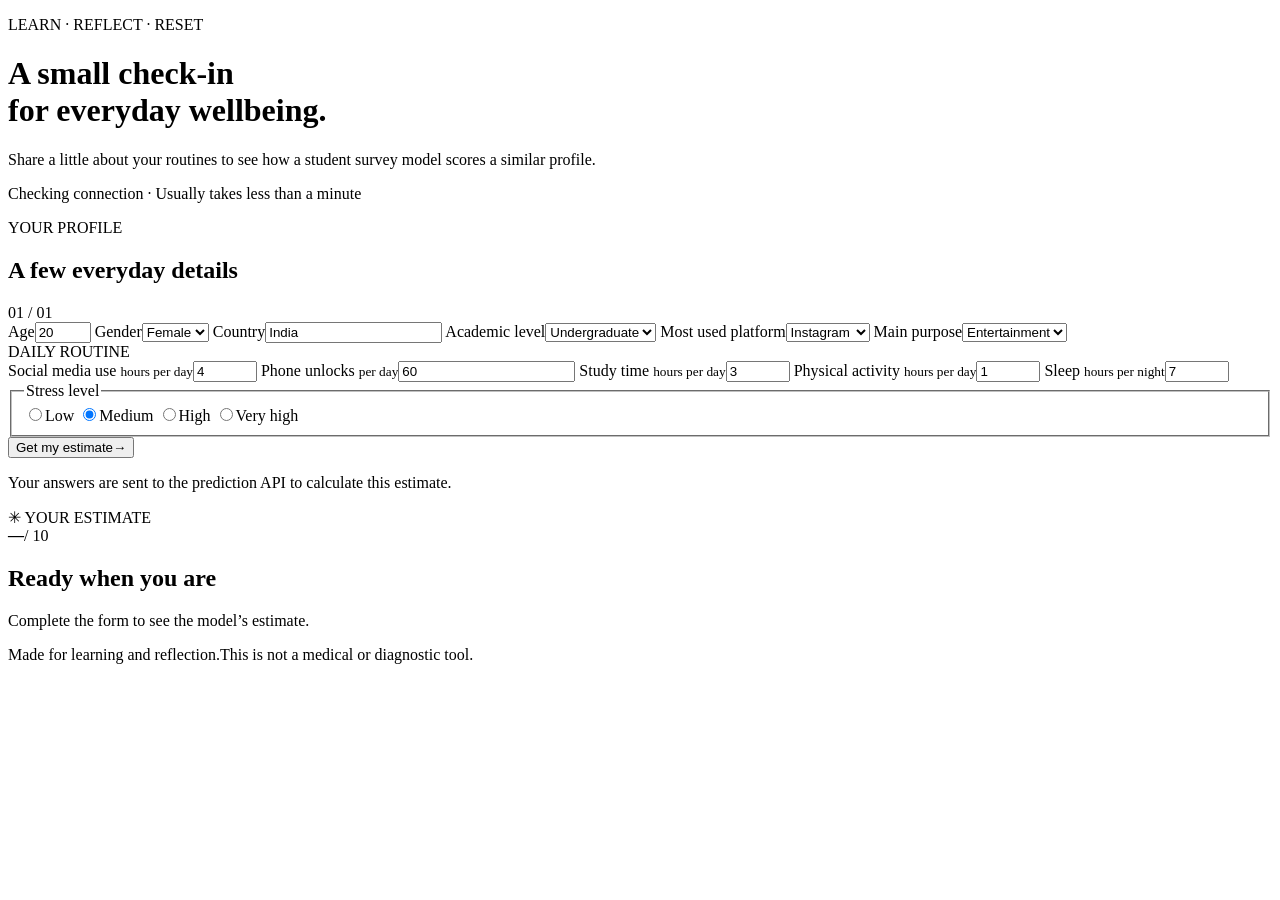
==== index.html @ b5cca3f1 "Add predictor page This HTML file serves as a form for estimating student mental health scores based" ====
<!doctype html>
<html lang="en">
<head>
  <meta charset="utf-8">
  <meta name="viewport" content="width=device-width, initial-scale=1">
  <meta name="theme-color" content="#090807">
  <meta name="description" content="An educational student wellbeing score estimate based on lifestyle and daily habits.">
  <title>Student Mental Health Score Predictor</title>
  <link rel="stylesheet" href="style.css">
  <script src="script.js" defer></script>
</head>
<body>
  <main class="shell">
    <header class="hero">
      <p class="eyebrow">LEARN · REFLECT · RESET</p>
      <h1>A small check-in<br>for <span>everyday wellbeing.</span></h1>
      <p class="intro">Share a little about your routines to see how a student survey model scores a similar profile.</p>
      <div class="hero-meta">
        <span class="status-dot" aria-hidden="true"></span>
        <span id="api-status" role="status" aria-live="polite">Checking connection</span>
        <span class="meta-divider" aria-hidden="true">·</span>
        <span>Usually takes less than a minute</span>
      </div>
    </header>

    <section class="panel" aria-labelledby="form-title">
      <div class="panel-heading">
        <div><p class="section-kicker">YOUR PROFILE</p><h2 id="form-title">A few everyday details</h2></div>
        <span class="step">01 <span>/ 01</span></span>
      </div>
      <form id="predict-form">
        <div class="form-grid">
          <label class="field"><span>Age</span><input name="age" type="number" min="10" max="100" value="20" required></label>
          <label class="field"><span>Gender</span><select name="gender" required><option>Female</option><option>Male</option></select></label>
          <label class="field"><span>Country</span><input name="country" type="text" value="India" required></label>
          <label class="field"><span>Academic level</span><select name="academic_level" required><option>High School</option><option selected>Undergraduate</option><option>Graduate</option></select></label>
          <label class="field"><span>Most used platform</span><select name="most_used_platform" required><option>Instagram</option><option>TikTok</option><option>YouTube</option><option>WhatsApp</option><option>Facebook</option><option>Snapchat</option><option>Twitter</option><option>LinkedIn</option><option>LINE</option><option>KakaoTalk</option><option>VKontakte</option><option>WeChat</option></select></label>
          <label class="field"><span>Main purpose</span><select name="purpose_of_use" required><option>Entertainment</option><option>Education</option><option>Networking</option><option>News</option></select></label>
        </div>
        <div class="section-rule"><span>DAILY ROUTINE</span></div>
        <div class="form-grid">
          <label class="field"><span>Social media use <small>hours per day</small></span><input name="avg_daily_usage_hours" type="number" min="0" max="24" step="0.5" value="4" required></label>
          <label class="field"><span>Phone unlocks <small>per day</small></span><input name="daily_unlocks" type="number" min="0" step="1" value="60" required></label>
          <label class="field"><span>Study time <small>hours per day</small></span><input name="study_hours" type="number" min="0" max="24" step="0.5" value="3" required></label>
          <label class="field"><span>Physical activity <small>hours per day</small></span><input name="physical_activity_hours" type="number" min="0" max="24" step="0.5" value="1" required></label>
          <label class="field"><span>Sleep <small>hours per night</small></span><input name="sleep_hours_per_night" type="number" min="0" max="24" step="0.5" value="7" required></label>
          <fieldset class="field stress-field"><legend>Stress level</legend><div class="choices">
            <label><input type="radio" name="stress_level" value="Low"><span>Low</span></label>
            <label><input type="radio" name="stress_level" value="Medium" checked><span>Medium</span></label>
            <label><input type="radio" name="stress_level" value="High"><span>High</span></label>
            <label><input type="radio" name="stress_level" value="Very High"><span>Very high</span></label>
          </div></fieldset>
        </div>
        <div id="message" class="message" role="alert" hidden></div>
        <div class="actions"><button class="submit" id="submit" type="submit"><span>Get my estimate</span><span aria-hidden="true">→</span></button><p class="privacy-note">Your answers are sent to the prediction API to calculate this estimate.</p></div>
      </form>
    </section>
    <section class="result-card" id="result" aria-live="polite" aria-labelledby="result-title">
      <div class="result-label"><span class="result-mark" aria-hidden="true">✳</span> YOUR ESTIMATE</div>
      <div class="score-row"><strong id="score">—</strong><span>/ 10</span></div>
      <h2 id="result-title">Ready when you are</h2>
      <p id="result-copy">Complete the form to see the model’s estimate.</p>
    </section>
    <footer><span>Made for learning and reflection.</span><span>This is not a medical or diagnostic tool.</span></footer>
  </main>
</body>
</html>
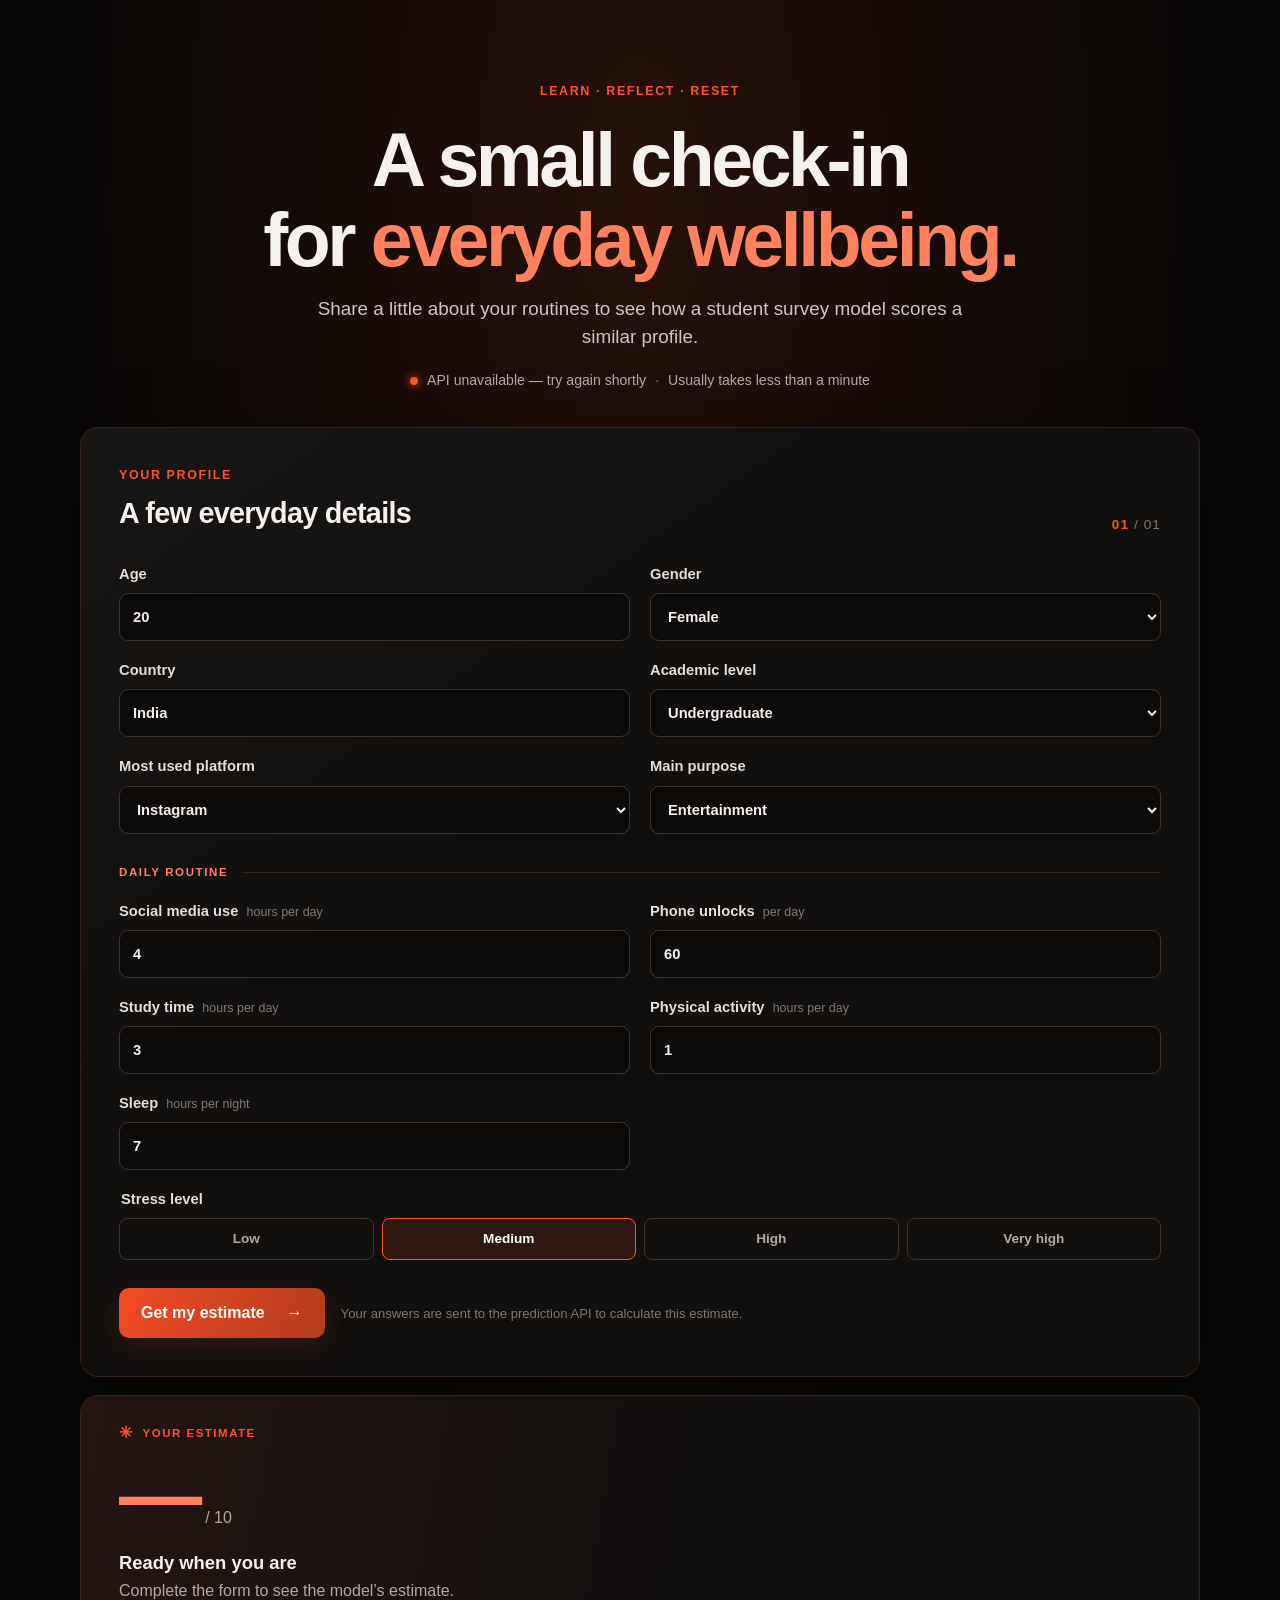
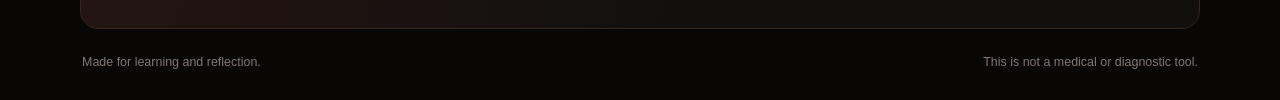
==== commit e5f5f496: "Add demo support prompt for lower estimates Added a support prompt for low score estimates with a li" ====
--- a/index.html
+++ b/index.html
@@ -60,6 +60,12 @@
       <div class="score-row"><strong id="score">—</strong><span>/ 10</span></div>
       <h2 id="result-title">Ready when you are</h2>
       <p id="result-copy">Complete the form to see the model’s estimate.</p>
+      <div class="support-prompt" id="low-score-support" hidden>
+        <p class="section-kicker">A PROJECT DEMO</p>
+        <h3>It can help to talk to someone.</h3>
+        <p>An estimate below 6 cannot tell how you’re feeling or what support you need. If you’ve been feeling alone, consider reaching out to someone you trust. This sample package is only a project demo.</p>
+        <a class="support-link" href="support.html">View the demo support page <span aria-hidden="true">→</span></a>
+      </div>
     </section>
     <footer><span>Made for learning and reflection.</span><span>This is not a medical or diagnostic tool.</span></footer>
   </main>
--- a/style.css
+++ b/style.css
@@ -0,0 +1,90 @@
+:root {
+  color-scheme: dark;
+  --bg: #080706;
+  --surface: #12100f;
+  --surface-raised: #191513;
+  --line: #34241d;
+  --text: #f5f1ee;
+  --muted: #b4a9a3;
+  --dim: #827771;
+  --orange: #ff512b;
+  --orange-soft: #ff815e;
+  --glow: rgba(177, 57, 24, .18);
+  font-family: Inter, "Segoe UI", Arial, sans-serif;
+}
+* { box-sizing: border-box; }
+html { min-width: 320px; background: var(--bg); }
+body {
+  margin: 0;
+  min-height: 100vh;
+  color: var(--text);
+  background: radial-gradient(ellipse at 50% 12%, var(--glow), transparent 36rem), var(--bg);
+  line-height: 1.5;
+}
+button, input, select { font: inherit; }
+.shell { width: min(1120px, calc(100% - 40px)); margin: 0 auto; padding: 72px 0 28px; }
+.hero { text-align: center; padding: 10px 16px 36px; }
+.eyebrow, .section-kicker, .result-label {
+  margin: 0; color: var(--orange); font-size: .78rem; font-weight: 700; letter-spacing: .13em;
+}
+.hero h1 { margin: 19px 0 14px; font-size: clamp(2.4rem, 6.2vw, 4.7rem); line-height: 1.07; letter-spacing: -.045em; font-weight: 600; }
+.hero h1 span { color: var(--orange-soft); }
+.intro { max-width: 660px; margin: 0 auto; color: #d0c7c2; font-size: clamp(1rem, 2vw, 1.18rem); }
+.hero-meta { display: flex; justify-content: center; align-items: center; gap: 9px; margin-top: 19px; color: var(--muted); font-size: .88rem; }
+.status-dot { width: 8px; height: 8px; border-radius: 50%; background: #858078; box-shadow: 0 0 10px currentColor; }
+.status-dot.online { background: #86c89b; color: #86c89b; }
+.status-dot.offline { background: var(--orange); color: var(--orange); }
+.meta-divider { color: var(--orange); }
+.panel, .result-card { border: 1px solid var(--line); border-radius: 18px; background: linear-gradient(145deg, rgba(255,255,255,.025), transparent 42%), var(--surface); }
+.panel { padding: clamp(22px, 4vw, 38px); box-shadow: 0 22px 80px rgba(0,0,0,.32); }
+.panel-heading { display: flex; justify-content: space-between; align-items: flex-end; gap: 16px; margin-bottom: 28px; }
+.panel-heading h2 { margin: 7px 0 0; font-size: clamp(1.35rem, 3vw, 1.8rem); letter-spacing: -.025em; font-weight: 550; }
+.step { color: var(--orange); font-size: .85rem; font-weight: 700; letter-spacing: .08em; }
+.step span { color: var(--dim); font-weight: 500; }
+.form-grid { display: grid; grid-template-columns: repeat(2, minmax(0, 1fr)); gap: 18px 20px; }
+.field { display: flex; min-width: 0; flex-direction: column; gap: 8px; color: #e5ded9; font-size: .92rem; font-weight: 600; }
+.field small { margin-left: 4px; color: var(--dim); font-size: .78rem; font-weight: 400; }
+.field input, .field select {
+  width: 100%; min-height: 48px; border: 1px solid #40332d; border-radius: 9px; padding: 10px 13px;
+  color: var(--text); background-color: #0d0b0a; outline: none; transition: border-color .16s, box-shadow .16s;
+}
+.field input:focus, .field select:focus { border-color: var(--orange); box-shadow: 0 0 0 3px rgba(255,81,43,.16); }
+.field select { cursor: pointer; }
+.section-rule { display: flex; align-items: center; gap: 14px; margin: 30px 0 19px; color: var(--orange-soft); font-size: .72rem; font-weight: 700; letter-spacing: .14em; }
+.section-rule::after { height: 1px; flex: 1; background: var(--line); content: ""; }
+.stress-field { grid-column: 1 / -1; margin: 0; padding: 0; border: 0; }
+.stress-field legend { margin-bottom: 8px; color: #e5ded9; font-size: .92rem; font-weight: 600; }
+.choices { display: grid; grid-template-columns: repeat(4, 1fr); gap: 8px; }
+.choices label { position: relative; cursor: pointer; }
+.choices input { position: absolute; opacity: 0; inset: 0; }
+.choices label span { display: block; border: 1px solid #40332d; border-radius: 8px; padding: 10px 8px; color: var(--muted); text-align: center; font-size: .85rem; transition: .16s; }
+.choices input:checked + span { border-color: var(--orange); color: #fff; background: rgba(255,81,43,.12); }
+.choices input:focus-visible + span { outline: 2px solid var(--orange-soft); outline-offset: 2px; }
+.message { margin-top: 18px; border: 1px solid rgba(255,81,43,.45); border-radius: 8px; padding: 12px 14px; color: #ffd6ca; background: rgba(255,81,43,.09); }
+.actions { display: flex; align-items: center; flex-wrap: wrap; gap: 16px; margin-top: 28px; }
+.submit { display: inline-flex; align-items: center; justify-content: center; gap: 22px; min-height: 50px; border: 0; border-radius: 10px; padding: 0 22px; color: #fff; background: linear-gradient(115deg, #f04b25, #b43c1d); box-shadow: 0 8px 28px rgba(202,66,31,.18); font-weight: 700; cursor: pointer; transition: transform .15s, filter .15s; }
+.submit:hover { transform: translateY(-1px); filter: brightness(1.12); }
+.submit:focus-visible { outline: 2px solid #fff; outline-offset: 3px; }
+.submit:disabled { opacity: .65; cursor: wait; transform: none; }
+.privacy-note { margin: 0; color: var(--dim); font-size: .82rem; }
+.result-card { margin-top: 18px; padding: 25px clamp(22px, 4vw, 38px); background: linear-gradient(100deg, rgba(255,81,43,.08), transparent 55%), var(--surface); }
+.result-label { display: flex; align-items: center; gap: 9px; font-size: .72rem; }
+.result-mark { font-size: 1rem; }
+.score-row { display: flex; align-items: baseline; gap: 8px; margin-top: 8px; }
+.score-row strong { color: var(--orange-soft); font-size: clamp(3.5rem, 8vw, 5.2rem); line-height: 1; letter-spacing: -.06em; font-weight: 600; }
+.score-row span { color: var(--muted); font-size: 1rem; }
+.result-card h2 { margin: 12px 0 3px; font-size: 1.15rem; font-weight: 600; }
+.result-card p { margin: 0; color: var(--muted); }
+footer { display: flex; justify-content: space-between; gap: 12px; margin: 24px 2px 0; color: var(--dim); font-size: .78rem; }
+@media (max-width: 600px) {
+  .shell { width: min(100% - 28px, 520px); padding-top: 44px; }
+  .hero { padding-bottom: 25px; }
+  .hero-meta { flex-wrap: wrap; font-size: .8rem; }
+  .form-grid { grid-template-columns: 1fr; gap: 15px; }
+  .stress-field { grid-column: auto; }
+  .choices { grid-template-columns: repeat(2, 1fr); }
+  .actions { align-items: stretch; }
+  .submit { width: 100%; }
+  footer { flex-direction: column; }
+}
+@media (prefers-reduced-motion: reduce) { *, *::before, *::after { scroll-behavior: auto !important; transition-duration: .01ms !important; } }
